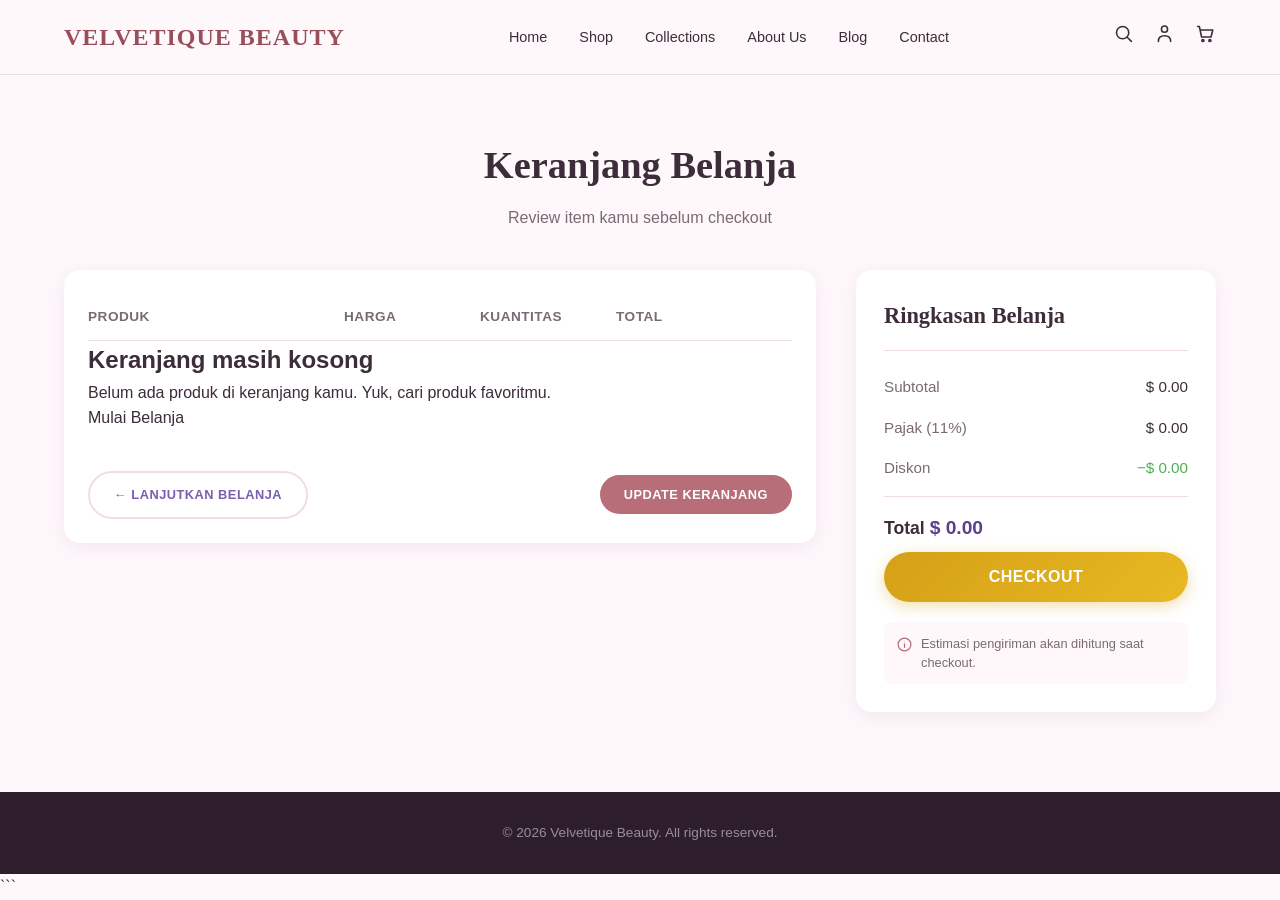
==== keranjang.html @ 8fb76da5 "keranjang" ====
<!DOCTYPE html>
<html lang="id">
<head>
    <meta charset="UTF-8">
    <meta name="viewport" content="width=device-width, initial-scale=1.0">
    <title>Keranjang | Velvetique Beauty</title>
    <link rel="stylesheet" href="keranjang.css">
    <script src="keranjang.js" defer></script>
</head>
<body>
    <header class="header">
        <nav class="navbar">
            <a href="../index.html" class="logo">VELVETIQUE BEAUTY</a>
            <ul class="nav-menu">
                <li><a href="../index.html" class="nav-link">Home</a></li>
                <li><a href="../index.html" class="nav-link">Shop</a></li>
                <li><a href="../index.html" class="nav-link">Collections</a></li>
                <li><a href="../index.html" class="nav-link">About Us</a></li>
                <li><a href="../index.html" class="nav-link">Blog</a></li>
                <li><a href="../index.html" class="nav-link">Contact</a></li>
            </ul>
            <div class="nav-icons">
                <a href="../index.html" class="nav-icon" aria-label="Search">
                    <svg width="21" height="21" viewBox="0 0 24 24" fill="none" stroke="currentColor" stroke-width="1.8" stroke-linecap="round" stroke-linejoin="round">
                        <circle cx="11" cy="11" r="7"></circle>
                        <line x1="16.5" y1="16.5" x2="21" y2="21"></line>
                    </svg>
                </a>
                <a href="../index.html" class="nav-icon" aria-label="Account">
                    <svg width="21" height="21" viewBox="0 0 24 24" fill="none" stroke="currentColor" stroke-width="1.8" stroke-linecap="round" stroke-linejoin="round">
                        <circle cx="12" cy="7" r="3.5"></circle>
                        <path d="M5 21c0-4 2.8-6.5 7-6.5s7 2.5 7 6.5"></path>
                    </svg>
                </a>
                <a href="keranjang.html" class="nav-icon" aria-label="Shopping Cart">
                    <svg width="21" height="21" viewBox="0 0 24 24" fill="none" stroke="currentColor" stroke-width="1.8" stroke-linecap="round" stroke-linejoin="round">
                        <path d="M3 4h2l2.5 12h10.8l2-8H6"></path>
                        <circle cx="9" cy="20" r="1.2"></circle>
                        <circle cx="17" cy="20" r="1.2"></circle>
                    </svg>
                </a>
            </div>
        </nav>
    </header>
    <main class="cart-page">
        <div class="container">
            <section class="cart-header">
                <h1 class="cart-title">Keranjang Belanja</h1>
                <p class="cart-subtitle">Review item kamu sebelum checkout</p>
            </section>
            <div class="cart-layout">
                <section class="cart-items">
                    <div class="cart-items-header">
                        <span>Produk</span>
                        <span>Harga</span>
                        <span>Kuantitas</span>
                        <span>Total</span>
                        <span></span>
                    </div>
                    <div id="cart-list">
                        <article class="cart-item">
                            <div class="cart-product">
                                <img src="https://dummyjson.com/image/100x100" alt="Produk" class="cart-product-image">
                                <div class="cart-product-info">
                                    <h3></h3>
                                    <p>S</p>
                                </div>
                            </div>
                            <div class="cart-price"></div>
                            <div class="cart-quantity">
                                <input type="number" min="1" value="1" aria-label="Jumlah produk">
                            </div>
                            <div class="cart-total"></div>
                            <button class="btn-remove" type="button" aria-label="Hapus produk">
                                <svg width="19" height="19" viewBox="0 0 24 24" fill="none" stroke="currentColor" stroke-width="1.8" stroke-linecap="round" stroke-linejoin="round">
                                    <polyline points="3 6 5 6 21 6"></polyline>
                                    <path d="M19 6l-1 14H6L5 6"></path>
                                    <path d="M10 11v5"></path>
                                    <path d="M14 11v5"></path>
                                    <path d="M9 6V4h6v2"></path>
                                </svg>
                            </button>
                        </article>
                    </div>
                    <div id="empty-cart" class="empty-cart hidden">
                        <div class="empty-icon"></div>
                        <h2>Keranjang masih kosong</h2>
                        <p>Belum ada produk di keranjang kamu. Yuk, cari produk favoritmu.</p>
                        <a href="../index.html" class="shop-button">Mulai Belanja</a>
                    </div>
                    <div class="cart-actions">
                        <a href="../index.html" class="btn btn-continue">← Lanjutkan Belanja</a>
                        <button type="button" id="update-cart" class="btn btn-update">Update Keranjang</button>
                    </div>
                </section>
                <aside class="cart-summary">
                    <h2>Ringkasan Belanja</h2>
                    <div class="summary-row">
                        <span>Subtotal</span>
                        <span id="subtotal">Rp 0</span>
                    </div>
                    <div class="summary-row">
                        <span>Pajak (11%)</span>
                        <span id="tax">Rp 0</span>
                    </div>
                    <div class="summary-row summary-discount">
                        <span>Diskon</span>
                        <span id="discount">Rp 0</span>
                    </div>
                    <div class="summary-total">
                        <span>Total</span>
                        <span id="total-price">Rp 0</span>
                    </div>
                    <button type="button" id="checkout-button" class="btn btn-checkout">Checkout</button>
                    <div class="summary-note">
                        <svg width="17" height="17" viewBox="0 0 24 24" fill="none" stroke="currentColor" stroke-width="1.8" stroke-linecap="round" stroke-linejoin="round">
                            <circle cx="12" cy="12" r="9"></circle>
                            <line x1="12" y1="11" x2="12" y2="16"></line>
                            <circle cx="12" cy="7.5" r="0.6" fill="currentColor" stroke="none"></circle>
                        </svg>
                        <span>Estimasi pengiriman akan dihitung saat checkout.</span>
                    </div>
                </aside>
            </div>
        </div>
    </main>
    <footer class="footer">
        <div class="container">
            <div class="footer-bottom">
                <p>© 2026 Velvetique Beauty. All rights reserved.</p>
            </div>
        </div>
    </footer>
</body>
</html>
```
---- keranjang.css ----
:root {
    --color-primary: #b76e79;
    --color-primary-dark: #9a4e5a;
    --color-secondary: #7b5eae;
    --color-secondary-dark: #5c3f8f;
    --color-accent: #d4a017;
    --color-accent-hover: #b8860b;
    --color-bg: #fff8fb;
    --color-white: #ffffff;
    --color-text: #3d2c3a;
    --color-text-light: #7a6a75;
    --color-border: #f0dee6;
    --color-footer: #2e1e2d;
    --font-heading: 'Playfair Display', serif;
    --font-body: 'Poppins', sans-serif;
    --shadow-soft: 0 8px 30px rgba(120, 80, 130, 0.12);
    --shadow-card: 0 4px 20px rgba(120, 80, 130, 0.1);
    --radius: 16px;
    --radius-sm: 8px;
}

* {
    margin: 0;
    padding: 0;
    box-sizing: border-box;
}

body {
    font-family: var(--font-body);
    color: var(--color-text);
    background-color: var(--color-bg);
    line-height: 1.6;
}

a {
    text-decoration: none;
    color: inherit;
}

.container {
    width: 90%;
    max-width: 1200px;
    margin: 0 auto;
}

/* Header */
.header {
    background: rgba(255, 248, 251, 0.95);
    backdrop-filter: blur(10px);
    position: sticky;
    top: 0;
    z-index: 100;
    border-bottom: 1px solid var(--color-border);
}

.navbar {
    display: flex;
    align-items: center;
    justify-content: space-between;
    padding: 18px 5%;
    max-width: 1400px;
    margin: 0 auto;
}

.logo {
    font-family: var(--font-heading);
    font-size: 1.5rem;
    font-weight: 700;
    color: var(--color-primary-dark);
    letter-spacing: 1px;
}

.nav-menu {
    display: flex;
    list-style: none;
    gap: 32px;
}

.nav-link {
    font-size: 0.9rem;
    font-weight: 500;
    color: var(--color-text);
    position: relative;
    padding: 5px 0;
    transition: color 0.3s ease;
}

.nav-link::after {
    content: '';
    position: absolute;
    bottom: 0;
    left: 0;
    width: 0;
    height: 2px;
    background: linear-gradient(90deg, var(--color-primary), var(--color-secondary));
    transition: width 0.3s ease;
}

.nav-link:hover::after {
    width: 100%;
}

.nav-link:hover {
    color: var(--color-primary-dark);
}

.nav-icons {
    display: flex;
    align-items: center;
    gap: 20px;
}

.nav-icon {
    color: var(--color-text);
    transition:
        color 0.3s ease,
        transform 0.3s ease;
}

.nav-icon:hover {
    color: var(--color-primary-dark);
    transform: scale(1.1);
}

/* Cart Page */
.cart-page {
    padding: 60px 0 80px;
    min-height: calc(100vh - 200px);
}

.cart-header {
    text-align: center;
    margin-bottom: 40px;
}

.cart-title {
    font-family: var(--font-heading);
    font-size: 2.4rem;
    color: var(--color-text);
    margin-bottom: 8px;
}

.cart-subtitle {
    color: var(--color-text-light);
    font-size: 1rem;
}

.cart-layout {
    display: grid;
    grid-template-columns: 1fr 360px;
    gap: 40px;
    align-items: start;
}

.hidden{
    display: none !important;
}

/* Cart Items */
.cart-items {
    background: var(--color-white);
    border-radius: var(--radius);
    padding: 24px;
    box-shadow: var(--shadow-card);
}

.cart-items-header {
    display: grid;
    grid-template-columns: 2fr 1fr 1fr 1fr 40px;
    gap: 16px;
    padding: 12px 0;
    border-bottom: 1px solid var(--color-border);
    font-size: 0.85rem;
    font-weight: 600;
    color: var(--color-text-light);
    text-transform: uppercase;
    letter-spacing: 0.5px;
}

.cart-item {
    display: grid;
    grid-template-columns: 2fr 1fr 1fr 1fr 40px;
    gap: 16px;
    align-items: center;
    padding: 20px 0;
    border-bottom: 1px solid var(--color-border);
}

.cart-product {
    display: flex;
    align-items: center;
    gap: 16px;
}

.cart-product-image {
    width: 80px;
    height: 80px;
    border-radius: var(--radius-sm);
    object-fit: cover;
    border: 1px solid var(--color-border);
}

.cart-product-info h3 {
    font-family: var(--font-heading);
    font-size: 1rem;
    color: var(--color-text);
    margin-bottom: 4px;
}

.cart-product-info p {
    font-size: 0.85rem;
    color: var(--color-text-light);
}

.cart-price,
.cart-total {
    font-weight: 600;
    color: var(--color-text);
    font-size: 0.95rem;
}

.cart-quantity input {
    width: 60px;
    padding: 8px 12px;
    border: 1px solid var(--color-border);
    border-radius: var(--radius-sm);
    font-family: var(--font-body);
    text-align: center;
    font-size: 0.95rem;
    outline: none;
}

.cart-quantity input:focus {
    border-color: var(--color-primary);
    box-shadow: 0 0 0 3px rgba(183, 110, 121, 0.15);
}

.btn-remove {
    color: var(--color-text-light);
    transition:
        color 0.3s ease,
        transform 0.3s ease;
    display: inline-flex;
    padding: 8px;
}

.btn-remove:hover {
    color: #d64545;
    transform: scale(1.1);
}

.cart-actions {
    display: flex;
    justify-content: space-between;
    align-items: center;
    margin-top: 24px;
    padding-top: 16px;
}

.btn {
    display: inline-block;
    padding: 12px 24px;
    border-radius: 50px;
    font-family: var(--font-body);
    font-weight: 600;
    font-size: 0.8rem;
    text-transform: uppercase;
    letter-spacing: 0.5px;
    transition: all 0.3s ease;
    border: none;
    cursor: pointer;
    text-align: center;
}

.btn-continue {
    background: transparent;
    color: var(--color-secondary);
    border: 2px solid var(--color-border);
}

.btn-continue:hover {
    border-color: var(--color-secondary);
    background: rgba(123, 94, 174, 0.05);
}

.btn-primary {
    background: var(--color-primary);
    color: var(--color-white);
    box-shadow: 0 4px 15px rgba(212, 160, 23, 0.35);
}

.btn-primary:hover {
    background: var(--color-primary-dark);
    transform: translateY(-2px);
    box-shadow: 0 6px 20px rgba(212, 160, 23, 0.45);
}

.btn-update {
    background: var(--color-primary);
    color: var(--color-white);
}

.btn-update:hover {
    background: var(--color-primary-dark);
    transform: translateY(-2px);
}
/* Cart Summary */
.cart-summary {
    background: var(--color-white);
    border-radius: var(--radius);
    padding: 28px;
    box-shadow: var(--shadow-card);
    position: sticky;
    top: 100px;
}

.cart-summary h2 {
    font-family: var(--font-heading);
    font-size: 1.4rem;
    color: var(--color-text);
    margin-bottom: 24px;
    padding-bottom: 16px;
    border-bottom: 1px solid var(--color-border);
}

.summary-row {
    display: flex;
    justify-content: space-between;
    align-items: center;
    margin-bottom: 16px;
    font-size: 0.95rem;
    color: var(--color-text-light);
}

.summary-row span:last-child {
    font-weight: 500;
    color: var(--color-text);
}

.summary-total {
    font-size: 1.1rem;
    font-weight: 700;
    color: var(--color-text);
    padding-top: 16px;
    margin-top: 16px;
    border-top: 1px solid var(--color-border);
}

.summary-total span:last-child {
    color: var(--color-secondary-dark);
    font-size: 1.2rem;
}

.summary-discount span:last-child {
    color: #4caf50;
}

.btn-checkout {
    width: 100%;
    padding: 16px;
    margin-top: 8px;
    background: linear-gradient(135deg, var(--color-accent) 0%, #e8b923 100%);
    color: var(--color-white);
    font-size: 1rem;
    box-shadow: 0 4px 15px rgba(212, 160, 23, 0.35);
}

.btn-checkout:hover {
    background: linear-gradient(135deg, var(--color-accent-hover) 0%, #c9981f 100%);
    transform: translateY(-2px);
    box-shadow: 0 6px 20px rgba(212, 160, 23, 0.45);
}

.summary-note {
    display: flex;
    align-items: flex-start;
    gap: 8px;
    margin-top: 20px;
    padding: 12px;
    background: var(--color-bg);
    border-radius: var(--radius-sm);
    font-size: 0.8rem;
    color: var(--color-text-light);
    line-height: 1.5;
}

.summary-note svg {
    flex-shrink: 0;
    margin-top: 2px;
    color: var(--color-primary);
}

/* Footer */
.footer {
    background: var(--color-footer);
    color: var(--color-white);
    padding: 30px 0;
    text-align: center;
}

.footer-bottom p {
    color: rgba(255, 255, 255, 0.5);
    font-size: 0.85rem;
    margin: 0;
}

/* Responsive */
@media (max-width: 1024px) {
    .cart-layout {
        grid-template-columns: 1fr;
    }

    .cart-summary {
        position: static;
    }
}

@media (max-width: 768px) {
    .navbar {
        flex-wrap: wrap;
        gap: 15px;
    }

    .nav-menu {
        order: 3;
        width: 100%;
        justify-content: center;
        gap: 16px;
        overflow-x: auto;
        padding-bottom: 8px;
    }

    .cart-items-header {
        display: none;
    }

    .cart-item {
        grid-template-columns: 1fr;
        gap: 12px;
        padding: 24px 0;
    }

    .cart-price,
    .cart-total {
        display: flex;
        justify-content: space-between;
        width: 100%;
    }

    .cart-price::before {
        content: 'Harga:';
        font-weight: 500;
        color: var(--color-text-light);
    }

    .cart-total::before {
        content: 'Total:';
        font-weight: 500;
        color: var(--color-text-light);
    }

    .cart-quantity {
        display: flex;
        align-items: center;
        gap: 12px;
    }

    .cart-quantity::before {
        content: 'Kuantitas:';
        font-weight: 500;
        color: var(--color-text-light);
    }

    .btn-remove {
        align-self: flex-end;
    }

    .cart-actions {
        flex-direction: column;
        gap: 12px;
        align-items: stretch;
    }

    .btn {
        width: 100%;
    }
}

@media (max-width: 480px) {
    .cart-title {
        font-size: 1.8rem;
    }

    .cart-items {
        padding: 16px;
    }

    .cart-product-image {
        width: 60px;
        height: 60px;
    }

    .cart-summary {
        padding: 20px;
    }
}
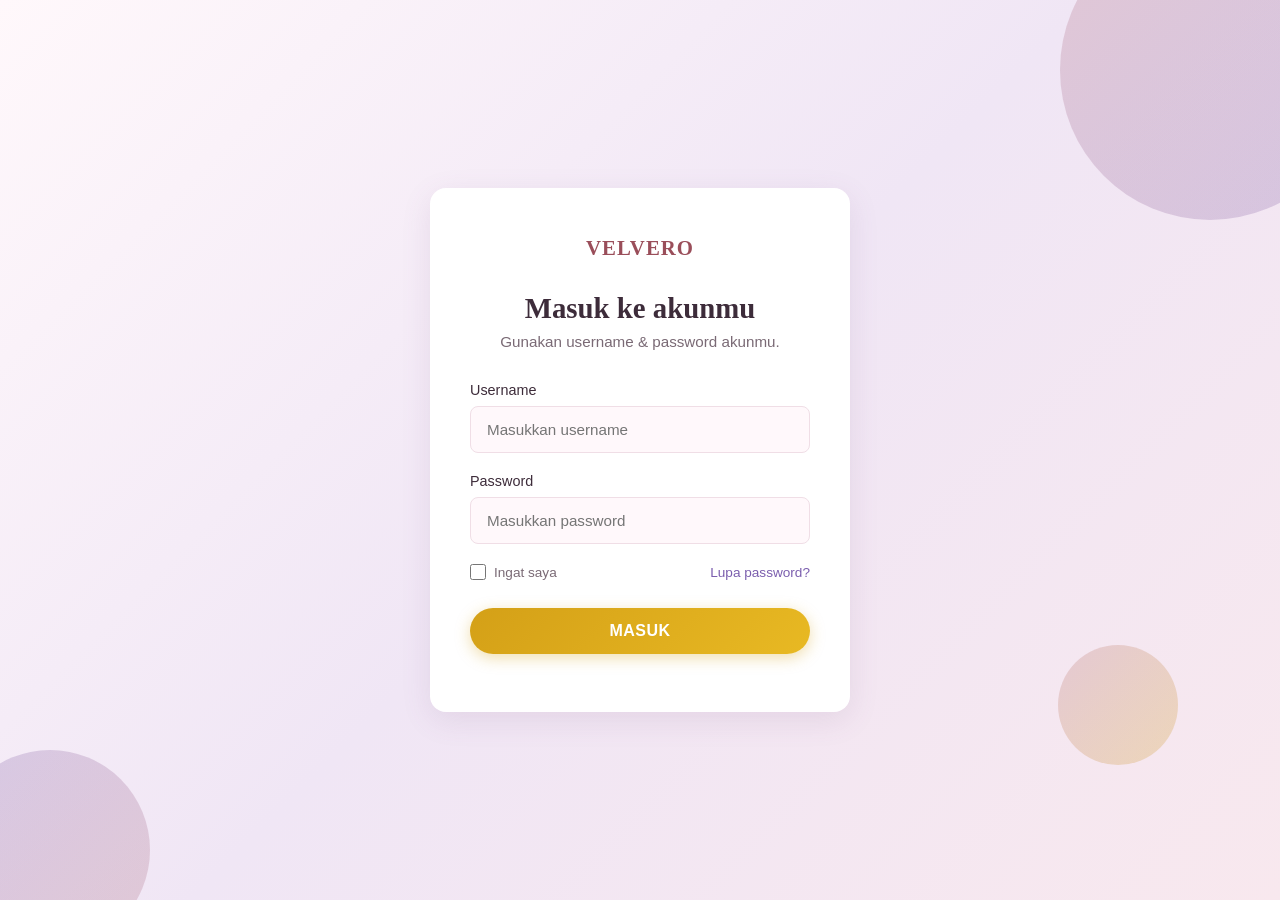
==== commit ccb21f79: "feat: finalize" ====
--- a/keranjang.html
+++ b/keranjang.html
@@ -1,136 +1,235 @@
-<!DOCTYPE html>
+<!doctype html>
 <html lang="id">
-<head>
-    <meta charset="UTF-8">
-    <meta name="viewport" content="width=device-width, initial-scale=1.0">
-    <title>Keranjang | Velvetique Beauty</title>
-    <link rel="stylesheet" href="keranjang.css">
-    <script src="keranjang.js" defer></script>
-</head>
-<body>
-    <header class="header">
-        <nav class="navbar">
-            <a href="../index.html" class="logo">VELVETIQUE BEAUTY</a>
-            <ul class="nav-menu">
-                <li><a href="../index.html" class="nav-link">Home</a></li>
-                <li><a href="../index.html" class="nav-link">Shop</a></li>
-                <li><a href="../index.html" class="nav-link">Collections</a></li>
-                <li><a href="../index.html" class="nav-link">About Us</a></li>
-                <li><a href="../index.html" class="nav-link">Blog</a></li>
-                <li><a href="../index.html" class="nav-link">Contact</a></li>
-            </ul>
-            <div class="nav-icons">
-                <a href="../index.html" class="nav-icon" aria-label="Search">
-                    <svg width="21" height="21" viewBox="0 0 24 24" fill="none" stroke="currentColor" stroke-width="1.8" stroke-linecap="round" stroke-linejoin="round">
-                        <circle cx="11" cy="11" r="7"></circle>
-                        <line x1="16.5" y1="16.5" x2="21" y2="21"></line>
-                    </svg>
-                </a>
-                <a href="../index.html" class="nav-icon" aria-label="Account">
-                    <svg width="21" height="21" viewBox="0 0 24 24" fill="none" stroke="currentColor" stroke-width="1.8" stroke-linecap="round" stroke-linejoin="round">
-                        <circle cx="12" cy="7" r="3.5"></circle>
-                        <path d="M5 21c0-4 2.8-6.5 7-6.5s7 2.5 7 6.5"></path>
-                    </svg>
-                </a>
-                <a href="keranjang.html" class="nav-icon" aria-label="Shopping Cart">
-                    <svg width="21" height="21" viewBox="0 0 24 24" fill="none" stroke="currentColor" stroke-width="1.8" stroke-linecap="round" stroke-linejoin="round">
-                        <path d="M3 4h2l2.5 12h10.8l2-8H6"></path>
-                        <circle cx="9" cy="20" r="1.2"></circle>
-                        <circle cx="17" cy="20" r="1.2"></circle>
-                    </svg>
-                </a>
+    <head>
+        <meta charset="UTF-8" />
+        <meta name="viewport" content="width=device-width, initial-scale=1.0" />
+        <title>VELVERO | Keranjang</title>
+        <link rel="preconnect" href="https://fonts.googleapis.com" />
+        <link rel="preconnect" href="https://fonts.gstatic.com" crossorigin />
+        <link
+            href="https://fonts.googleapis.com/css2?family=Playfair+Display:wght@400;500;600;700&family=Poppins:wght@300;400;500;600&display=swap"
+            rel="stylesheet"
+        />
+        <link rel="stylesheet" href="keranjang.css" />
+        <script src="keranjang.js" defer></script>
+    </head>
+    <div id="checkout-modal" class="checkout-modal">
+        <div class="checkout-modal-content">
+            <button id="close-modal" class="close-modal">&times;</button>
+            <div class="success-icon">&checkmark;</div>
+            <h2>Kamu Berhasil Checkout!</h2>
+            <p>Terimakasih sudah berbelanja di VELVERO</p>
+            <button id="modal-ok" class="modal-ok">OK</button>
+        </div>
+    </div>
+    <body>
+        <header class="header">
+            <nav class="navbar">
+                <a href="index.html" class="logo">VELVERO</a>
+                <ul class="nav-menu">
+                    <h5>Selamat Datang <span>Emily</span></h5>
+                </ul>
+                <div class="nav-icons">
+                    <a href="login.html" class="nav-icon" aria-label="Account">
+                        <svg
+                            width="20"
+                            height="20"
+                            viewBox="0 0 24 24"
+                            fill="none"
+                            stroke="currentColor"
+                            stroke-width="2"
+                            stroke-linecap="round"
+                            stroke-linejoin="round"
+                        >
+                            <path d="M20 21v-2a4 4 0 0 0-4-4H8a4 4 0 0 0-4 4v2"></path>
+                            <circle cx="12" cy="7" r="4"></circle>
+                        </svg>
+                    </a>
+                    <a href="keranjang.html" class="nav-icon" aria-label="Cart">
+                        <svg
+                            width="20"
+                            height="20"
+                            viewBox="0 0 24 24"
+                            fill="none"
+                            stroke="currentColor"
+                            stroke-width="2"
+                            stroke-linecap="round"
+                            stroke-linejoin="round"
+                        >
+                            <path d="M6 6h15l-1.5 9h-12z"></path>
+                            <circle cx="9" cy="20" r="1"></circle>
+                            <circle cx="18" cy="20" r="1"></circle>
+                            <path d="M6 6 5 3H2"></path>
+                        </svg>
+                    </a>
+                </div>
+            </nav>
+        </header>
+        <main class="cart-page">
+            <div class="container">
+                <section class="cart-header">
+                    <h1 class="cart-title">Keranjang Belanja</h1>
+                    <p class="cart-subtitle">Review item kamu sebelum checkout</p>
+                </section>
+                <div class="cart-layout">
+                    <section class="cart-items">
+                        <div class="cart-items-header">
+                            <span>Produk</span>
+                            <span>Harga</span>
+                            <span>Kuantitas</span>
+                            <span>Total</span>
+                            <span></span>
+                        </div>
+                        <div id="cart-list">
+                            <article class="cart-item">
+                                <div class="cart-product">
+                                    <img
+                                        src="https://dummyjson.com/image/100x100"
+                                        alt="Produk"
+                                        class="cart-product-image"
+                                    />
+                                    <div class="cart-product-info">
+                                        <h3></h3>
+                                        <p>S</p>
+                                    </div>
+                                </div>
+                                <div class="cart-price"></div>
+                                <div class="cart-quantity">
+                                    <input
+                                        type="number"
+                                        min="1"
+                                        value="1"
+                                        aria-label="Jumlah produk"
+                                    />
+                                </div>
+                                <div class="cart-total"></div>
+                                <button class="btn-remove" type="button" aria-label="Hapus produk">
+                                    <svg
+                                        width="19"
+                                        height="19"
+                                        viewBox="0 0 24 24"
+                                        fill="none"
+                                        stroke="currentColor"
+                                        stroke-width="1.8"
+                                        stroke-linecap="round"
+                                        stroke-linejoin="round"
+                                    >
+                                        <polyline points="3 6 5 6 21 6"></polyline>
+                                        <path d="M19 6l-1 14H6L5 6"></path>
+                                        <path d="M10 11v5"></path>
+                                        <path d="M14 11v5"></path>
+                                        <path d="M9 6V4h6v2"></path>
+                                    </svg>
+                                </button>
+                            </article>
+                        </div>
+                        <div id="empty-cart" class="empty-cart hidden">
+                            <div class="empty-icon"></div>
+                            <h2>Keranjang masih kosong</h2>
+                            <p>Belum ada produk di keranjang kamu. Yuk, cari produk favoritmu.</p>
+                            <a href="../index.html" class="shop-button">Mulai Belanja</a>
+                        </div>
+                        <div class="cart-actions">
+                            <a href="../index.html" class="btn btn-continue">← Lanjutkan Belanja</a>
+                            <button type="button" id="update-cart" class="btn btn-update">
+                                Update Keranjang
+                            </button>
+                        </div>
+                    </section>
+                    <aside class="cart-summary">
+                        <h2>Ringkasan Belanja</h2>
+                        <div class="summary-row">
+                            <span>Subtotal</span>
+                            <span id="subtotal">Rp 0</span>
+                        </div>
+                        <div class="summary-row">
+                            <span>Pajak (11%)</span>
+                            <span id="tax">Rp 0</span>
+                        </div>
+                        <div class="summary-row summary-discount">
+                            <span>Diskon</span>
+                            <span id="discount">Rp 0</span>
+                        </div>
+                        <div class="summary-total">
+                            <span>Total</span>
+                            <span id="total-price">Rp 0</span>
+                        </div>
+                        <button type="button" id="checkout-button" class="btn btn-checkout">
+                            Checkout
+                        </button>
+                        <div class="summary-note">
+                            <svg
+                                width="17"
+                                height="17"
+                                viewBox="0 0 24 24"
+                                fill="none"
+                                stroke="currentColor"
+                                stroke-width="1.8"
+                                stroke-linecap="round"
+                                stroke-linejoin="round"
+                            >
+                                <circle cx="12" cy="12" r="9"></circle>
+                                <line x1="12" y1="11" x2="12" y2="16"></line>
+                                <circle
+                                    cx="12"
+                                    cy="7.5"
+                                    r="0.6"
+                                    fill="currentColor"
+                                    stroke="none"
+                                ></circle>
+                            </svg>
+                            <span>Estimasi pengiriman akan dihitung saat checkout.</span>
+                        </div>
+                    </aside>
+                </div>
             </div>
-        </nav>
-    </header>
-    <main class="cart-page">
-        <div class="container">
-            <section class="cart-header">
-                <h1 class="cart-title">Keranjang Belanja</h1>
-                <p class="cart-subtitle">Review item kamu sebelum checkout</p>
-            </section>
-            <div class="cart-layout">
-                <section class="cart-items">
-                    <div class="cart-items-header">
-                        <span>Produk</span>
-                        <span>Harga</span>
-                        <span>Kuantitas</span>
-                        <span>Total</span>
-                        <span></span>
-                    </div>
-                    <div id="cart-list">
-                        <article class="cart-item">
-                            <div class="cart-product">
-                                <img src="https://dummyjson.com/image/100x100" alt="Produk" class="cart-product-image">
-                                <div class="cart-product-info">
-                                    <h3></h3>
-                                    <p>S</p>
-                                </div>
-                            </div>
-                            <div class="cart-price"></div>
-                            <div class="cart-quantity">
-                                <input type="number" min="1" value="1" aria-label="Jumlah produk">
-                            </div>
-                            <div class="cart-total"></div>
-                            <button class="btn-remove" type="button" aria-label="Hapus produk">
-                                <svg width="19" height="19" viewBox="0 0 24 24" fill="none" stroke="currentColor" stroke-width="1.8" stroke-linecap="round" stroke-linejoin="round">
-                                    <polyline points="3 6 5 6 21 6"></polyline>
-                                    <path d="M19 6l-1 14H6L5 6"></path>
-                                    <path d="M10 11v5"></path>
-                                    <path d="M14 11v5"></path>
-                                    <path d="M9 6V4h6v2"></path>
-                                </svg>
-                            </button>
-                        </article>
-                    </div>
-                    <div id="empty-cart" class="empty-cart hidden">
-                        <div class="empty-icon"></div>
-                        <h2>Keranjang masih kosong</h2>
-                        <p>Belum ada produk di keranjang kamu. Yuk, cari produk favoritmu.</p>
-                        <a href="../index.html" class="shop-button">Mulai Belanja</a>
-                    </div>
-                    <div class="cart-actions">
-                        <a href="../index.html" class="btn btn-continue">← Lanjutkan Belanja</a>
-                        <button type="button" id="update-cart" class="btn btn-update">Update Keranjang</button>
-                    </div>
-                </section>
-                <aside class="cart-summary">
-                    <h2>Ringkasan Belanja</h2>
-                    <div class="summary-row">
-                        <span>Subtotal</span>
-                        <span id="subtotal">Rp 0</span>
-                    </div>
-                    <div class="summary-row">
-                        <span>Pajak (11%)</span>
-                        <span id="tax">Rp 0</span>
-                    </div>
-                    <div class="summary-row summary-discount">
-                        <span>Diskon</span>
-                        <span id="discount">Rp 0</span>
-                    </div>
-                    <div class="summary-total">
-                        <span>Total</span>
-                        <span id="total-price">Rp 0</span>
-                    </div>
-                    <button type="button" id="checkout-button" class="btn btn-checkout">Checkout</button>
-                    <div class="summary-note">
-                        <svg width="17" height="17" viewBox="0 0 24 24" fill="none" stroke="currentColor" stroke-width="1.8" stroke-linecap="round" stroke-linejoin="round">
-                            <circle cx="12" cy="12" r="9"></circle>
-                            <line x1="12" y1="11" x2="12" y2="16"></line>
-                            <circle cx="12" cy="7.5" r="0.6" fill="currentColor" stroke="none"></circle>
-                        </svg>
-                        <span>Estimasi pengiriman akan dihitung saat checkout.</span>
-                    </div>
-                </aside>
+        </main>
+        <footer class="footer">
+            <div class="container">
+                <div class="footer-grid">
+                    <div class="footer-col">
+                        <h3>Tentang Brand</h3>
+                        <p>
+                            VELVERO menghadirkan produk kecantikan premium dengan bahan berkualitas
+                            untuk kulit sehat dan bersinar.
+                        </p>
+                        <div class="footer-social">
+                            <a href="#" aria-label="Instagram">IG</a>
+                            <a href="#" aria-label="Facebook">FB</a>
+                            <a href="#" aria-label="Twitter">TW</a>
+                        </div>
+                    </div>
+                    <div class="footer-col">
+                        <h3>Quick Links</h3>
+                        <ul>
+                            <li><a href="#">Shop All</a></li>
+                            <li><a href="#">New Arrivals</a></li>
+                            <li><a href="#">Best Sellers</a></li>
+                            <li><a href="#">Gift Cards</a></li>
+                        </ul>
+                    </div>
+                    <div class="footer-col">
+                        <h3>Customer Care</h3>
+                        <ul>
+                            <li><a href="#">FAQ</a></li>
+                            <li><a href="#">Shipping</a></li>
+                            <li><a href="#">Returns</a></li>
+                            <li><a href="#">Contact Us</a></li>
+                        </ul>
+                    </div>
+                    <div class="footer-col">
+                        <h3>Newsletter</h3>
+                        <p>Dapatkan update dan penawaran eksklusif langsung ke emailmu.</p>
+                        <form class="newsletter-form" onsubmit="return false;">
+                            <input type="email" placeholder="Email address" required />
+                            <button type="submit" class="btn btn-newsletter">Subscribe</button>
+                        </form>
+                    </div>
+                </div>
+                <div class="footer-bottom">
+                    <p>&copy; 2026 VELVERO. All rights reserved.</p>
+                </div>
             </div>
-        </div>
-    </main>
-    <footer class="footer">
-        <div class="container">
-            <div class="footer-bottom">
-                <p>© 2026 Velvetique Beauty. All rights reserved.</p>
-            </div>
-        </div>
-    </footer>
-</body>
+        </footer>
+    </body>
 </html>
-```
--- a/keranjang.css
+++ b/keranjang.css
@@ -37,6 +37,16 @@
     color: inherit;
 }
 
+nav h5 {
+    font-size: 20px;
+    font-weight: 500;
+}
+
+nav h5 span {
+    color: #9a4e5a;
+    font-family: var(--font-heading);
+}
+
 .container {
     width: 90%;
     max-width: 1200px;
@@ -115,11 +125,12 @@
     transition:
         color 0.3s ease,
         transform 0.3s ease;
+    transform: scale(1.5);
 }
 
 .nav-icon:hover {
     color: var(--color-primary-dark);
-    transform: scale(1.1);
+    transform: scale(1.6);
 }
 
 /* Cart Page */
@@ -152,7 +163,7 @@
     align-items: start;
 }
 
-.hidden{
+.hidden {
     display: none !important;
 }
 
@@ -236,17 +247,32 @@
 }
 
 .btn-remove {
-    color: var(--color-text-light);
-    transition:
-        color 0.3s ease,
-        transform 0.3s ease;
-    display: inline-flex;
-    padding: 8px;
+    width: 34px;
+    height: 34px;
+    border: none;
+    border-radius: 50%;
+    background: var(--color-primary);
+    color: #fff;
+    display: flex;
+    align-items: center;
+    justify-content: center;
+    cursor: pointer;
+    transition: all 0.3s ease;
+    font-size: 20px;
+    font-weight: 400;
 }
 
 .btn-remove:hover {
-    color: #d64545;
-    transform: scale(1.1);
+    background: #b9828e;
+    transform: scale(1.08);
+}
+
+.btn-remove:active {
+    transform: scale(0.95);
+}
+
+.btn-remove svg {
+    stroke: #fff;
 }
 
 .cart-actions {
@@ -394,7 +420,94 @@
 .footer {
     background: var(--color-footer);
     color: var(--color-white);
-    padding: 30px 0;
+    padding: 70px 0 0;
+}
+
+.footer-grid {
+    display: grid;
+    grid-template-columns: repeat(4, 1fr);
+    gap: 40px;
+    padding-bottom: 50px;
+    border-bottom: 1px solid rgba(255, 255, 255, 0.1);
+}
+
+.footer-col h3 {
+    font-family: var(--font-heading);
+    font-size: 1.2rem;
+    margin-bottom: 20px;
+    color: var(--color-white);
+}
+
+.footer-col p {
+    font-size: 0.9rem;
+    color: rgba(255, 255, 255, 0.7);
+    line-height: 1.8;
+    margin-bottom: 16px;
+}
+
+.footer-col ul {
+    list-style: none;
+}
+
+.footer-col ul li {
+    margin-bottom: 10px;
+}
+
+.footer-col ul li a {
+    color: rgba(255, 255, 255, 0.7);
+    font-size: 0.9rem;
+    transition: color 0.3s ease;
+}
+
+.footer-col ul li a:hover {
+    color: var(--color-primary);
+}
+
+.footer-social {
+    display: flex;
+    gap: 12px;
+    margin-top: 20px;
+}
+
+.footer-social a {
+    width: 36px;
+    height: 36px;
+    border-radius: 50%;
+    background: rgba(255, 255, 255, 0.1);
+    display: flex;
+    align-items: center;
+    justify-content: center;
+    font-size: 0.75rem;
+    font-weight: 600;
+    transition: background 0.3s ease;
+}
+
+.footer-social a:hover {
+    background: var(--color-primary);
+}
+
+.newsletter-form {
+    display: flex;
+    flex-direction: column;
+    gap: 10px;
+}
+
+.newsletter-form input {
+    padding: 12px 16px;
+    border: none;
+    border-radius: var(--radius-sm);
+    background: rgba(255, 255, 255, 0.1);
+    color: var(--color-white);
+    font-family: var(--font-body);
+    outline: none;
+}
+
+.newsletter-form input::placeholder {
+    color: rgba(255, 255, 255, 0.5);
+}
+
+.footer-bottom {
+    padding: 25px 0;
     text-align: center;
 }
 
@@ -412,6 +525,9 @@
 
     .cart-summary {
         position: static;
+    }
+    .footer-grid {
+        grid-template-columns: repeat(2, 1fr);
     }
 }
 
@@ -484,6 +600,9 @@
     .btn {
         width: 100%;
     }
+    .footer-grid {
+        grid-template-columns: 1fr;
+    }
 }
 
 @media (max-width: 480px) {
@@ -504,3 +623,133 @@
         padding: 20px;
     }
 }
+
+.checkout-modal {
+    position: fixed;
+    inset: 0;
+    background: rgba(60, 40, 45, 0.45);
+    display: flex;
+    align-items: center;
+    justify-content: center;
+    padding: 20px;
+    opacity: 0;
+    visibility: hidden;
+    transition:
+        opacity 0.3s ease,
+        visibility 0.3s ease;
+    z-index: 9999;
+}
+
+.checkout-modal.show {
+    opacity: 1;
+    visibility: visible;
+}
+
+.checkout-modal-content {
+    position: relative;
+    width: 100%;
+    max-width: 420px;
+    padding: 45px 35px 35px;
+    background: #fff;
+    border-radius: 18px;
+    text-align: center;
+    box-shadow: 0 20px 60px rgba(80, 50, 55, 0.2);
+    transform: translateY(20px) scale(0.95);
+    transition: transform 0.3s ease;
+}
+
+.checkout-modal.show .checkout-modal-content {
+    transform: translateY(0) scale(1);
+}
+
+.close-modal {
+    position: absolute;
+    top: 15px;
+    right: 18px;
+    width: 32px;
+    height: 32px;
+    border: none;
+    background: #d8a7b1;
+    color: #fff;
+    border-radius: 50%;
+    font-size: 22px;
+    font-weight: 300;
+    line-height: 1;
+    cursor: pointer;
+    transition: all 0.3s ease;
+}
+
+.close-modal:hover {
+    background: #b9828e;
+    transform: rotate(90deg);
+}
+
+.success-icon {
+    width: 70px;
+    height: 70px;
+    margin: 0 auto 22px;
+    display: flex;
+    align-items: center;
+    justify-content: center;
+    border-radius: 50%;
+    background: #d8a7b1;
+    color: #fff;
+    font-size: 34px;
+    font-weight: 500;
+}
+
+.checkout-modal-content h2 {
+    margin: 0 0 12px;
+    color: #3d3033;
+    font-family: 'Playfair Display', serif;
+    font-size: 28px;
+    font-weight: 600;
+}
+
+.checkout-modal-content p {
+    margin: 0 auto 28px;
+    max-width: 300px;
+    color: #777;
+    font-family: 'Poppins', sans-serif;
+    font-size: 14px;
+    line-height: 1.7;
+}
+
+.modal-ok {
+    min-width: 130px;
+    padding: 12px 25px;
+    border: none;
+    border-radius: 8px;
+    background: #d8a7b1;
+    color: #fff;
+    font-family: 'Poppins', sans-serif;
+    font-size: 14px;
+    font-weight: 500;
+    cursor: pointer;
+    transition: all 0.3s ease;
+}
+
+.modal-ok:hover {
+    background: #b9828e;
+    transform: translateY(-2px);
+}
+
+.modal-ok:active {
+    transform: translateY(0);
+}
+
+@media (max-width: 480px) {
+    .checkout-modal-content {
+        padding: 40px 25px 30px;
+    }
+
+    .checkout-modal-content h2 {
+        font-size: 24px;
+    }
+
+    .success-icon {
+        width: 60px;
+        height: 60px;
+        font-size: 28px;
+    }
+}
